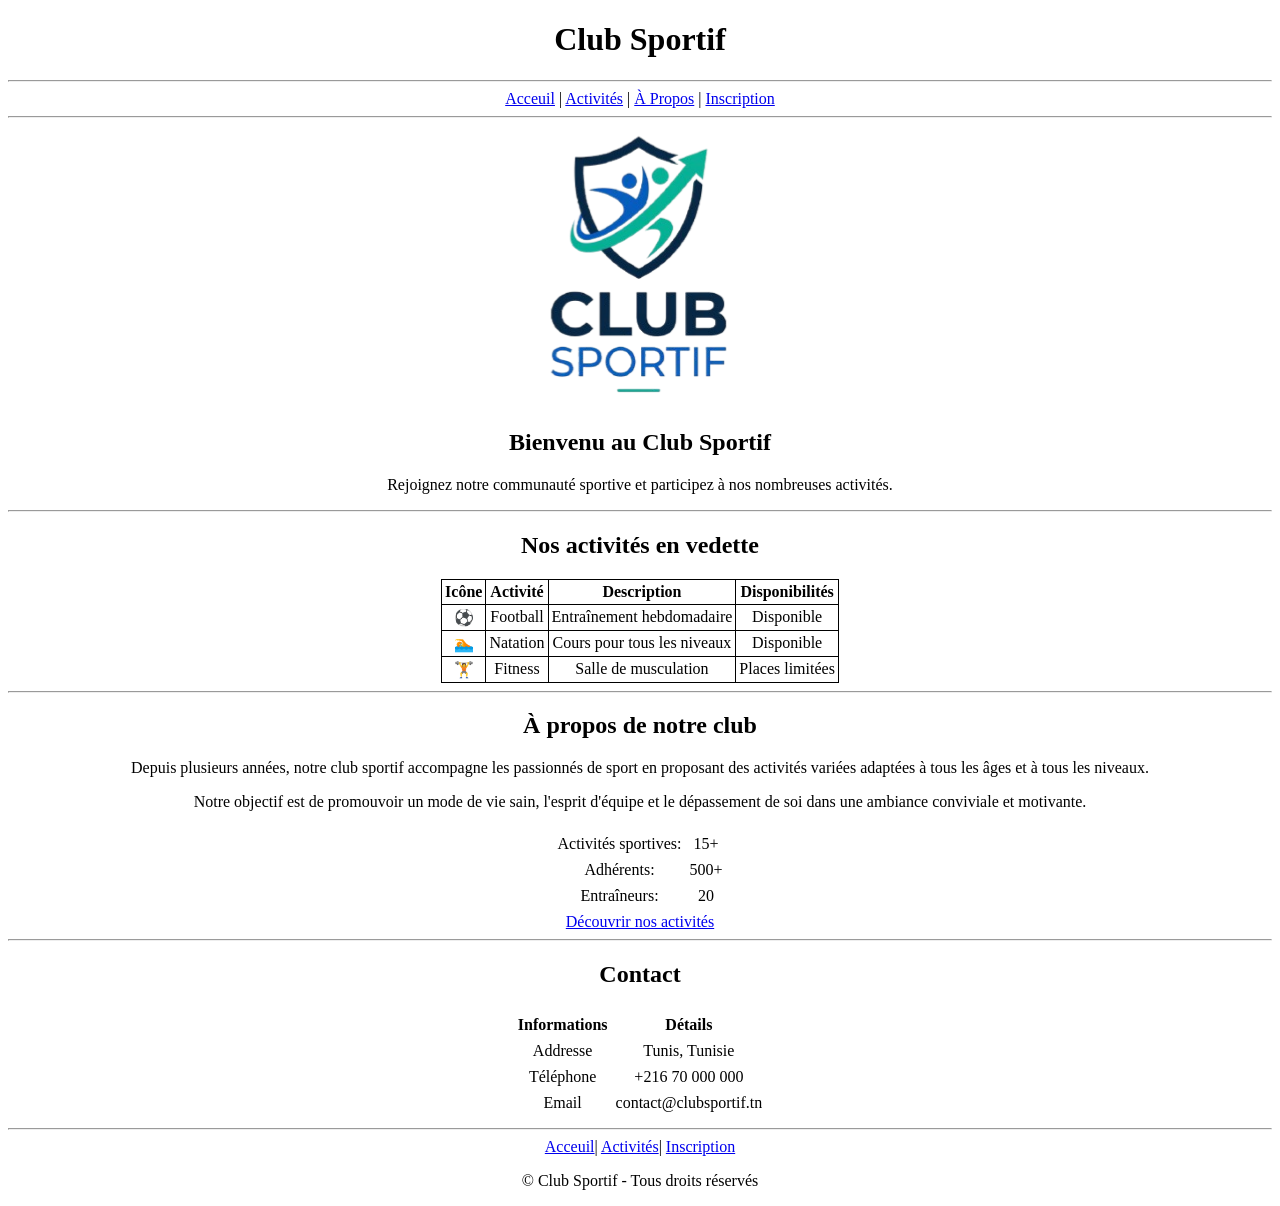
==== FrontOffice/index.html @ b785a412 "set an id for the body element" ====
<!DOCTYPE html>
<html lang="en">

<head>
    <meta charset="UTF-8">
    <meta name="viewport" content="width=device-width, initial-scale=1.0">
    <title>Acceuil</title>
    <link rel="stylesheet" href="../assets/css/style.css">
</head>

<body id="homepage-body">
    <header>
        <h1>Club Sportif</h1>
        <hr>
        <nav>
            <a href="#">Acceuil</a> |
            <a href="#">Activités</a> |
            <a href="#">À Propos</a> |
            <a href="#">Inscription</a>
        </nav>
        <hr>
        <img src="../assets/img/logo.png" alt="club logo">
    </header>

    <main>

        <h2>Bienvenu au Club Sportif</h2>
        <p>Rejoignez notre communauté sportive et participez à nos nombreuses activités.</p>
        <hr>
        <h2>Nos activités en vedette</h2>
        <table class="act-table">
            <tr>
                <th>Icône</th>
                <th>Activité</th>
                <th>Description</th>
                <th>Disponibilités</th>
            </tr>

            <tr>
                <td>&#9917</td>
                <td>Football</td>
                <td>Entraînement hebdomadaire</td>
                <td>Disponible</td>
            </tr>

            <tr>
                <td>&#127946</td>
                <td>Natation</td>
                <td>Cours pour tous les niveaux</td>
                <td>Disponible</td>
            </tr>

            <tr>
                <td>&#127947</td>
                <td>Fitness</td>
                <td>Salle de musculation</td>
                <td>Places limitées</td>
            </tr>
        </table>
        <hr>
        <h2>À propos de notre club</h2>
        <p>Depuis plusieurs années, notre club sportif accompagne les passionnés de sport en proposant des activités
            variées adaptées à tous les âges et à tous les niveaux.</p>
        <p>Notre objectif est de promouvoir un mode de vie sain, l'esprit d'équipe et le dépassement de soi dans une
            ambiance conviviale et motivante.</p>

        <table>
            <tr>
                <td>Activités sportives:</td>
                <td>15+</td>
            </tr>
            <tr>
                <td>Adhérents:</td>
                <td>500+</td>
            </tr>
            <tr>
                <td>Entraîneurs:</td>
                <td>20</td>
            </tr>
        </table>

        <a href="#">Découvrir nos activités</a>
        <hr>

        <h2>Contact</h2>
        <table>
            <tr>
                <th>Informations</th>
                <th>Détails</th>
            </tr>
            <tr>
                <td>Addresse</td>
                <td>Tunis, Tunisie</td>
            </tr>
            <tr>
                <td>Téléphone</td>
                <td>+216 70 000 000</td>
            </tr>
            <tr>
                <td>Email</td>
                <td>contact@clubsportif.tn</td>
            </tr>
        </table>
        <hr>
    </main>

    <footer>
        <a href="#">Acceuil</a>|
        <a href="#">Activités</a>|
        <a href="#">Inscription</a>
        <p>© Club Sportif - Tous droits réservés</p>
    </footer>
</body>

</html>
---- assets/css/style.css ----
body{
    text-align: center;
}
table, th, td{
    margin: auto;
    padding: 3px;
}

.act-table, .act-table th, .act-table td{
    border: 1px solid black;
    border-collapse: collapse;
}
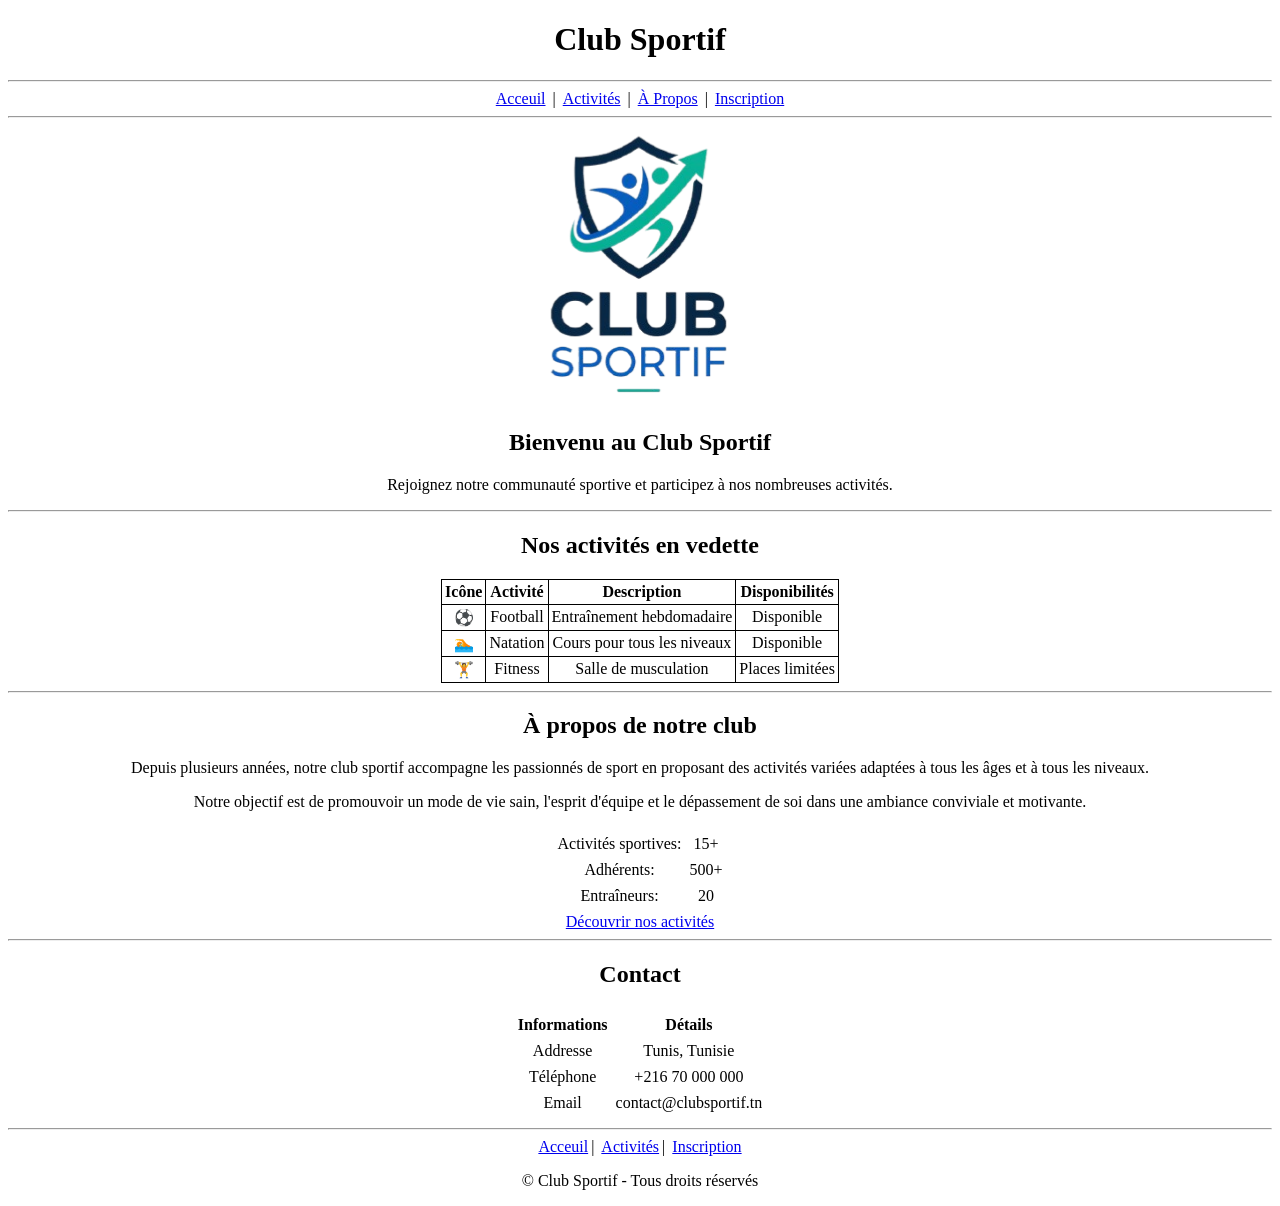
==== commit d9432b5d: "Update HTML language attribute to French Changed the language attribute from 'en' to 'fr' in the HTM" ====
--- a/FrontOffice/index.html
+++ b/FrontOffice/index.html
@@ -1,5 +1,5 @@
 <!DOCTYPE html>
-<html lang="en">
+<html lang="fr">
 
 <head>
     <meta charset="UTF-8">
@@ -112,4 +112,4 @@
     </footer>
 </body>
 
-</html>+</html>
--- a/assets/css/style.css
+++ b/assets/css/style.css
@@ -1,4 +1,4 @@
-body{
+#homepage-body{
     text-align: center;
 }
 table, th, td{
@@ -9,4 +9,31 @@
 .act-table, .act-table th, .act-table td{
     border: 1px solid black;
     border-collapse: collapse;
-}+}
+a{
+    margin-left: 3px;
+    margin-right: 3px;
+}
+
+#act-form, #adh-form{
+    display: inline-block;
+}
+
+#act-form-btns, #adh-form-btns{
+    text-align: center;
+    margin: 10px;
+}
+
+#act-form label, #adh-form label{
+    display: inline-block;
+    width: 120px;
+}
+#act-form input, #adh-form input{
+    margin-bottom: 5px;
+}
+
+#act-form textarea{
+    vertical-align: middle;
+
+}
+
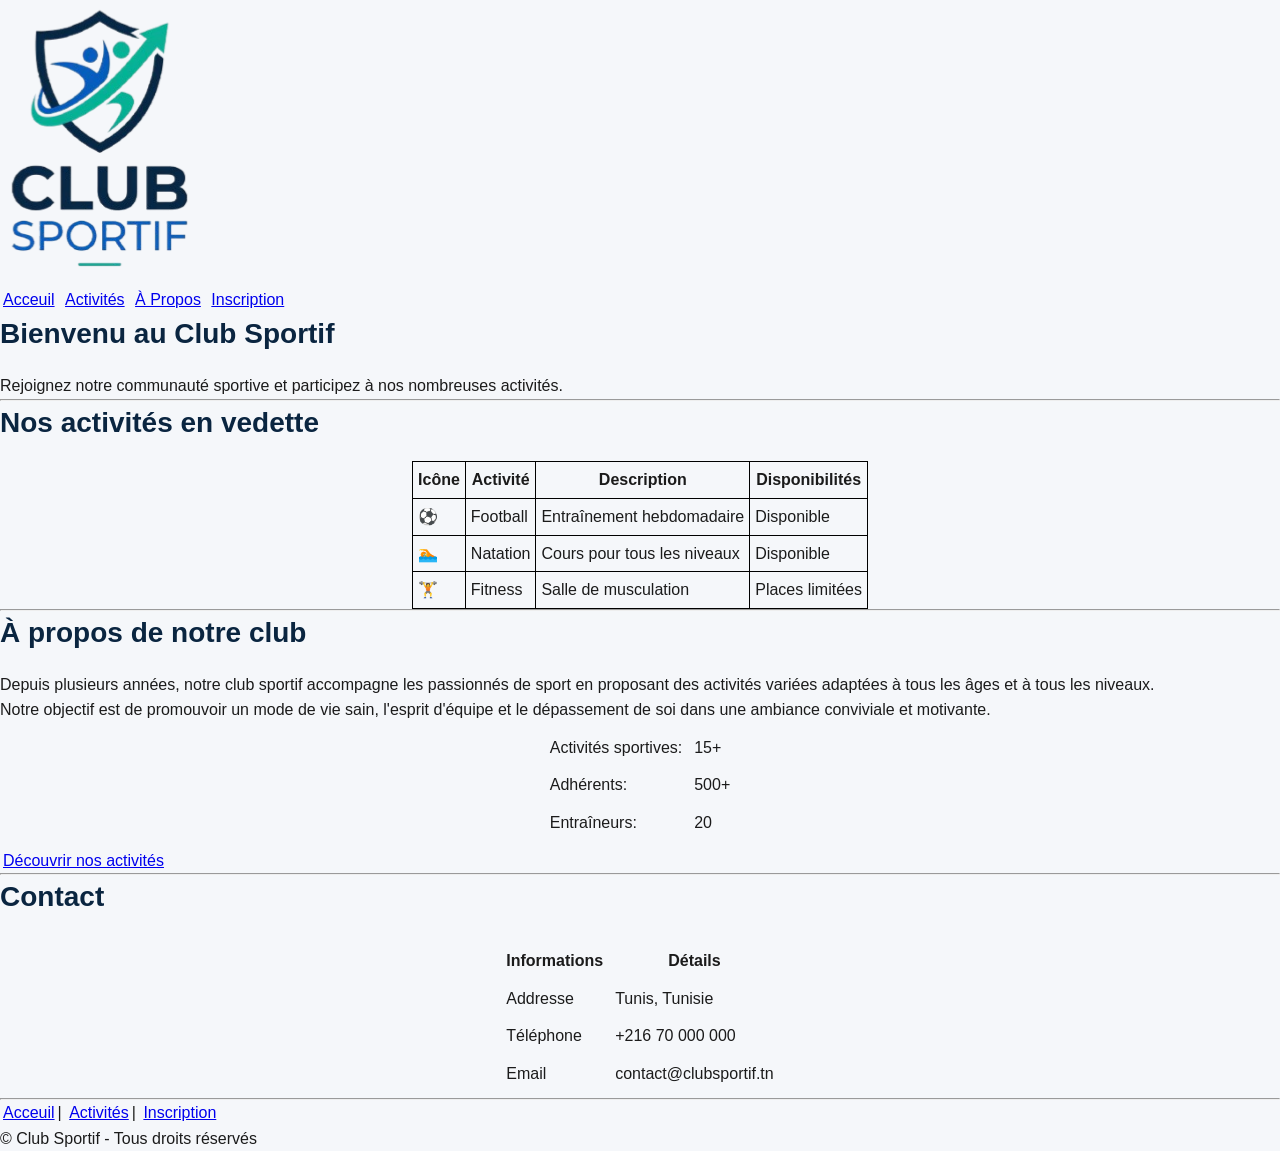
==== commit c80de9e7: "change frontOffice html files headers" ====
--- a/FrontOffice/index.html
+++ b/FrontOffice/index.html
@@ -10,16 +10,17 @@
 
 <body id="homepage-body">
     <header>
-        <h1>Club Sportif</h1>
-        <hr>
+
         <nav>
-            <a href="#">Acceuil</a> |
-            <a href="#">Activités</a> |
-            <a href="#">À Propos</a> |
-            <a href="#">Inscription</a>
+            <img src="../assets/img/logo.png" alt="club logo">
+            <div>
+                <a href="#">Acceuil</a>
+                <a href="#">Activités</a>
+                <a href="#">À Propos</a>
+                <a href="#">Inscription</a>
+            </div>
+
         </nav>
-        <hr>
-        <img src="../assets/img/logo.png" alt="club logo">
     </header>
 
     <main>
@@ -112,4 +113,4 @@
     </footer>
 </body>
 
-</html>
+</html>
--- a/assets/css/style.css
+++ b/assets/css/style.css
@@ -1,39 +1,127 @@
-#homepage-body{
-    text-align: center;
-}
-table, th, td{
-    margin: auto;
-    padding: 3px;
+:root {
+  --color-primary: #0b5ed7;
+  --color-primary-dark: #094db8;
+  --color-navy: #0a2540;
+  --color-accent: #00c2a2;
+  --color-bg: #f5f7fa;
+  --color-white: #ffffff;
+  --color-text: #1b1b1b;
+  --color-muted: #6c757d;
+  --color-border: #ced4da;
+  --radius-card: 12px;
+  --radius-input: 8px;
+  --shadow-card: 0 4px 12px rgba(10, 37, 64, 0.08);
+  --font-heading: "Segoe UI", "Helvetica Neue", Arial, sans-serif;
+  --font-body: "Segoe UI", "Helvetica Neue", Arial, sans-serif;
 }
 
-.act-table, .act-table th, .act-table td{
-    border: 1px solid black;
-    border-collapse: collapse;
-}
-a{
-    margin-left: 3px;
-    margin-right: 3px;
+* {
+  box-sizing: border-box;
+  margin: 0;
+  padding: 0;
 }
 
-#act-form, #adh-form{
-    display: inline-block;
+
+body {
+  font-family: var(--font-body);
+  font-size: 16px;
+  line-height: 1.6;
+  color: var(--color-text);
+  background: var(--color-bg);
 }
 
-#act-form-btns, #adh-form-btns{
-    text-align: center;
-    margin: 10px;
+  
+h1,
+h2,
+h3 {
+  font-family: var(--font-heading);
+  color: var(--color-navy);
+}
+  
+h1 {
+  font-size: 2.5rem;
+  font-weight: 700;
+  line-height: 1.2;
+  margin-bottom: 1rem;
 }
 
-#act-form label, #adh-form label{
-    display: inline-block;
-    width: 120px;
+
+h2 {
+  font-size: 1.75rem;
+  font-weight: 700;
+  margin-bottom: 1rem;
 }
-#act-form input, #adh-form input{
-    margin-bottom: 5px;
+h3 {
+  font-size: 1.25rem;
+  font-weight: 600;
+  margin-bottom: 0.5rem;
+}
+.muted {
+  color: var(--color-muted);
+  font-size: 0.875rem;
+}
+.container {
+  max-width: 1140px;
+  margin: 0 auto;
+  padding: 0 1.5rem;
 }
 
-#act-form textarea{
-    vertical-align: middle;
 
+
+
+table,
+th,
+td {
+  margin: auto;
+  padding: 5px;
 }
 
+a {
+  margin-left: 3px;
+  margin-right: 3px;
+}
+
+#act-form,
+#adh-form,
+#inscri-adh,
+.act-detail-del-form,
+.adh-detail-del-form {
+  display: inline-block;
+}
+
+#act-form-btns,
+#adh-form-btns,
+#inscri-adh-btns {
+  text-align: center;
+  margin: 10px;
+}
+
+#act-form label,
+#adh-form label,
+#inscri-adh label {
+  display: inline-block;
+  width: 120px;
+}
+#act-form input,
+#adh-form input,
+#inscri-adh input,
+#inscri-adh select {
+  margin-bottom: 5px;
+}
+
+#act-form textarea {
+  vertical-align: middle;
+}
+
+#act-table-bo th,
+#act-table-bo td,
+#act-table-bo,
+#adh-table-list,
+#adh-table-list th,
+#adh-table-list td,
+.act-table,
+.act-table th,
+.act-table td {
+  border: 1px solid black;
+  border-collapse: collapse;
+}
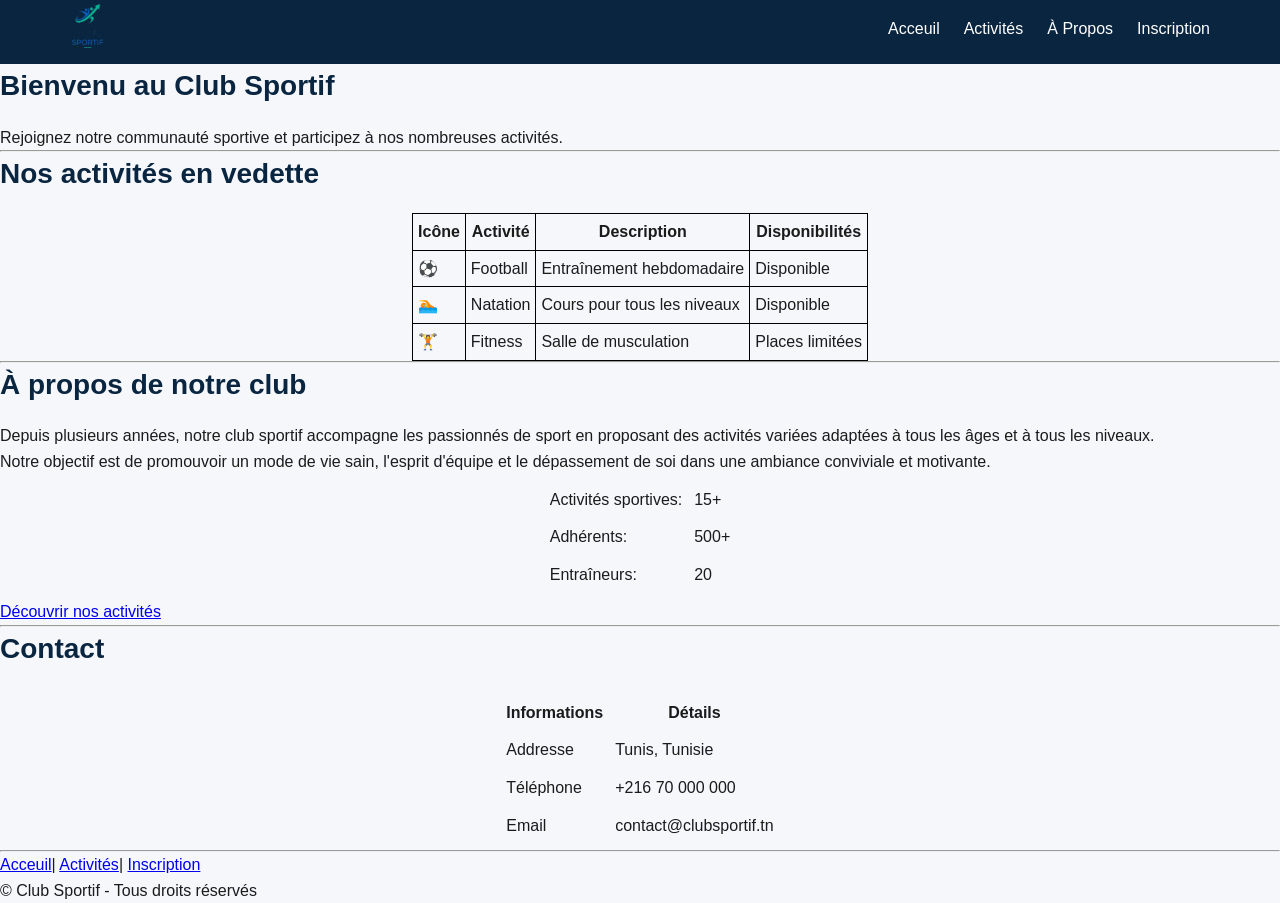
==== commit 816be9a3: "change navbar of frontOffice html pages" ====
--- a/FrontOffice/index.html
+++ b/FrontOffice/index.html
@@ -11,15 +11,17 @@
 <body id="homepage-body">
     <header>
 
-        <nav>
-            <img src="../assets/img/logo.png" alt="club logo">
-            <div>
-                <a href="#">Acceuil</a>
-                <a href="#">Activités</a>
-                <a href="#">À Propos</a>
-                <a href="#">Inscription</a>
+        <nav class="navbar">
+            <div class="navbar-inner">
+                <a href="#"><img src="../assets/img/logo.png" alt="club logo"></a>
+
+                <div class="navbar-links">
+                    <a href="#">Acceuil</a>
+                    <a href="#">Activités</a>
+                    <a href="#">À Propos</a>
+                    <a href="#">Inscription</a>
+                </div>
             </div>
-
         </nav>
     </header>
 
--- a/assets/css/style.css
+++ b/assets/css/style.css
@@ -1,116 +1,147 @@
 :root {
-  --color-primary: #0b5ed7;
-  --color-primary-dark: #094db8;
-  --color-navy: #0a2540;
-  --color-accent: #00c2a2;
-  --color-bg: #f5f7fa;
-  --color-white: #ffffff;
-  --color-text: #1b1b1b;
-  --color-muted: #6c757d;
-  --color-border: #ced4da;
-  --radius-card: 12px;
-  --radius-input: 8px;
-  --shadow-card: 0 4px 12px rgba(10, 37, 64, 0.08);
-  --font-heading: "Segoe UI", "Helvetica Neue", Arial, sans-serif;
-  --font-body: "Segoe UI", "Helvetica Neue", Arial, sans-serif;
+    --color-primary: #0b5ed7;
+    --color-primary-dark: #094db8;
+    --color-navy: #0a2540;
+    --color-accent: #00c2a2;
+    --color-bg: #f5f7fa;
+    --color-white: #ffffff;
+    --color-text: #1b1b1b;
+    --color-muted: #6c757d;
+    --color-border: #ced4da;
+    --radius-card: 12px;
+    --radius-input: 8px;
+    --shadow-card: 0 4px 12px rgba(10, 37, 64, 0.08);
+    --font-heading: "Segoe UI", "Helvetica Neue", Arial, sans-serif;
+    --font-body: "Segoe UI", "Helvetica Neue", Arial, sans-serif;
 }
 
 * {
-  box-sizing: border-box;
-  margin: 0;
-  padding: 0;
+    box-sizing: border-box;
+    margin: 0;
+    padding: 0;
 }
 
 
 body {
-  font-family: var(--font-body);
-  font-size: 16px;
-  line-height: 1.6;
-  color: var(--color-text);
-  background: var(--color-bg);
+    font-family: var(--font-body);
+    font-size: 16px;
+    line-height: 1.6;
+    color: var(--color-text);
+    background: var(--color-bg);
 }
 
-  
+
 h1,
 h2,
 h3 {
-  font-family: var(--font-heading);
-  color: var(--color-navy);
+    font-family: var(--font-heading);
+    color: var(--color-navy);
 }
-  
+
 h1 {
-  font-size: 2.5rem;
-  font-weight: 700;
-  line-height: 1.2;
-  margin-bottom: 1rem;
+    font-size: 2.5rem;
+    font-weight: 700;
+    line-height: 1.2;
+    margin-bottom: 1rem;
 }
 
 
 h2 {
-  font-size: 1.75rem;
-  font-weight: 700;
-  margin-bottom: 1rem;
+    font-size: 1.75rem;
+    font-weight: 700;
+    margin-bottom: 1rem;
 }
+
 h3 {
-  font-size: 1.25rem;
-  font-weight: 600;
-  margin-bottom: 0.5rem;
+    font-size: 1.25rem;
+    font-weight: 600;
+    margin-bottom: 0.5rem;
 }
+
 .muted {
-  color: var(--color-muted);
-  font-size: 0.875rem;
+    color: var(--color-muted);
+    font-size: 0.875rem;
 }
+
 .container {
-  max-width: 1140px;
-  margin: 0 auto;
-  padding: 0 1.5rem;
+    max-width: 1140px;
+    margin: 0 auto;
+    padding: 0 1.5rem;
 }
 
 
 
+.navbar {
+    background-color: var(--color-navy);
+    height: 64px;
+}
+
+.navbar a {
+    color: white;
+    text-decoration: none;
+    font-weight: 500;
+}
+
+.navbar a:hover {
+    color: var(--color-accent);
+}
+
+.navbar-inner {
+    display: flex;
+    justify-content: space-between;
+    align-items: center;
+    padding: 0 70px;
+}
+
+.navbar-links {
+    display: flex;
+    gap: 1.5rem;
+}
+
+.navbar img {
+    height: 50px;
+}
 
 table,
 th,
 td {
-  margin: auto;
-  padding: 5px;
+    margin: auto;
+    padding: 5px;
 }
 
-a {
-  margin-left: 3px;
-  margin-right: 3px;
-}
+
 
 #act-form,
 #adh-form,
 #inscri-adh,
 .act-detail-del-form,
 .adh-detail-del-form {
-  display: inline-block;
+    display: inline-block;
 }
 
 #act-form-btns,
 #adh-form-btns,
 #inscri-adh-btns {
-  text-align: center;
-  margin: 10px;
+    text-align: center;
+    margin: 10px;
 }
 
 #act-form label,
 #adh-form label,
 #inscri-adh label {
-  display: inline-block;
-  width: 120px;
+    display: inline-block;
+    width: 120px;
 }
+
 #act-form input,
 #adh-form input,
 #inscri-adh input,
 #inscri-adh select {
-  margin-bottom: 5px;
+    margin-bottom: 5px;
 }
 
 #act-form textarea {
-  vertical-align: middle;
+    vertical-align: middle;
 }
 
 #act-table-bo th,
@@ -122,6 +153,6 @@
 .act-table,
 .act-table th,
 .act-table td {
-  border: 1px solid black;
-  border-collapse: collapse;
-}
+    border: 1px solid black;
+    border-collapse: collapse;
+}
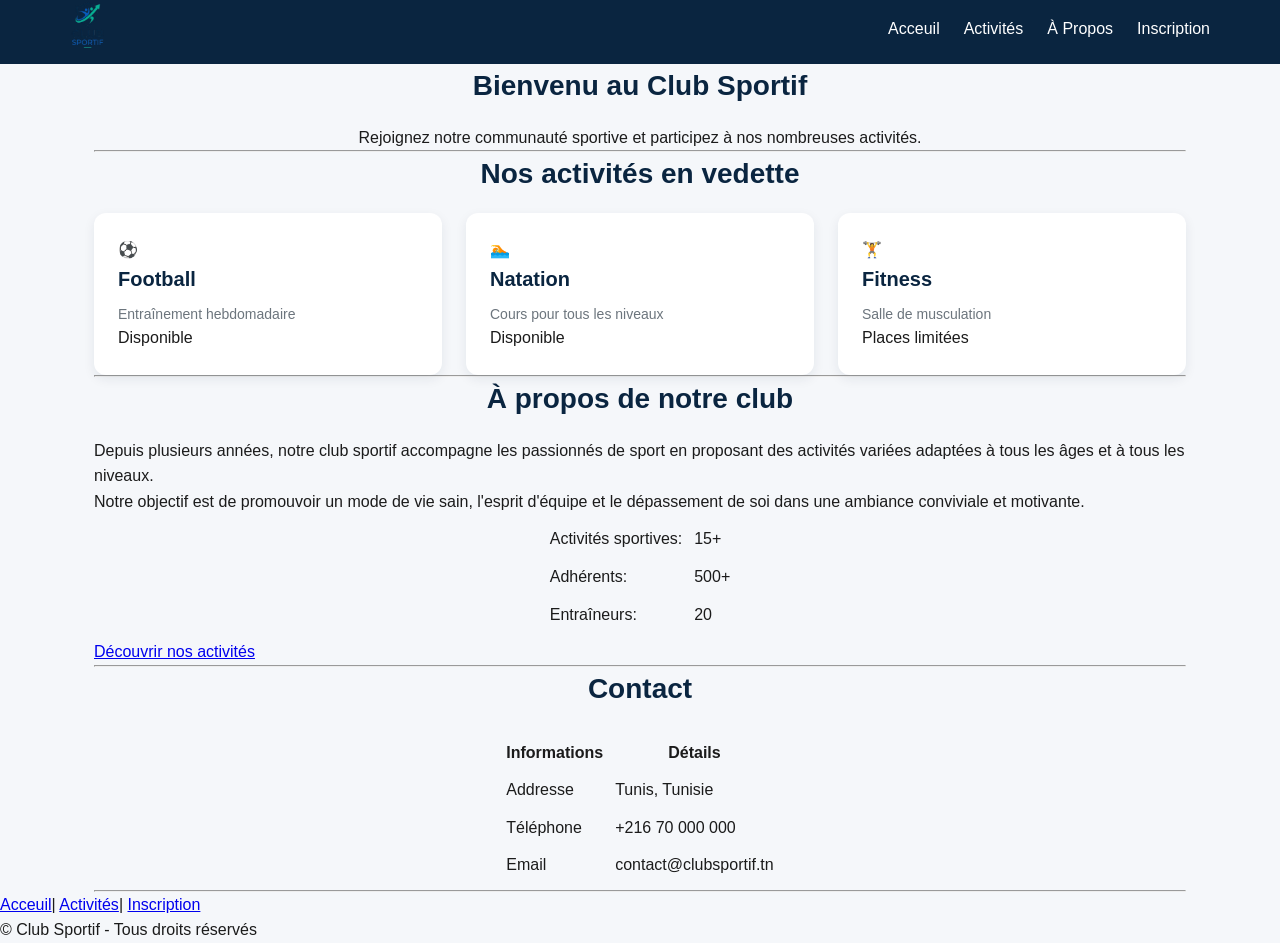
==== commit 32ef3f00: "add styling to activites cards" ====
--- a/FrontOffice/index.html
+++ b/FrontOffice/index.html
@@ -26,85 +26,83 @@
     </header>
 
     <main>
+        <div class="container">
+            <h2>Bienvenu au Club Sportif</h2>
+            <p class="center-text">Rejoignez notre communauté sportive et participez à nos nombreuses activités.</p>
+            <hr>
+            <h2>Nos activités en vedette</h2>
 
-        <h2>Bienvenu au Club Sportif</h2>
-        <p>Rejoignez notre communauté sportive et participez à nos nombreuses activités.</p>
-        <hr>
-        <h2>Nos activités en vedette</h2>
-        <table class="act-table">
-            <tr>
-                <th>Icône</th>
-                <th>Activité</th>
-                <th>Description</th>
-                <th>Disponibilités</th>
-            </tr>
 
-            <tr>
-                <td>&#9917</td>
-                <td>Football</td>
-                <td>Entraînement hebdomadaire</td>
-                <td>Disponible</td>
-            </tr>
+            <div class="grid-cards act-list">
+                <div class="act-card">
+                    <p class="icon">&#9917</p>
+                    <h3>Football</h3>
+                    <p class="muted">Entraînement hebdomadaire</td>
+                    <p>Disponible</p>
+                </div>
 
-            <tr>
-                <td>&#127946</td>
-                <td>Natation</td>
-                <td>Cours pour tous les niveaux</td>
-                <td>Disponible</td>
-            </tr>
+                <div class="act-card">
+                    <p class="icon">&#127946</p>
+                    <h3>Natation</h3>
+                    <p class="muted">Cours pour tous les niveaux</p>
+                    <p>Disponible</p>
+                </div class="act-card">
 
-            <tr>
-                <td>&#127947</td>
-                <td>Fitness</td>
-                <td>Salle de musculation</td>
-                <td>Places limitées</td>
-            </tr>
-        </table>
-        <hr>
-        <h2>À propos de notre club</h2>
-        <p>Depuis plusieurs années, notre club sportif accompagne les passionnés de sport en proposant des activités
-            variées adaptées à tous les âges et à tous les niveaux.</p>
-        <p>Notre objectif est de promouvoir un mode de vie sain, l'esprit d'équipe et le dépassement de soi dans une
-            ambiance conviviale et motivante.</p>
+                <div class="act-card">
+                    <p class="icon">&#127947</p>
+                    <h3>Fitness</h3>
+                    <p class="muted">Salle de musculation</p>
+                    <p>Places limitées</p>
+                </div>
+            </div>
 
-        <table>
-            <tr>
-                <td>Activités sportives:</td>
-                <td>15+</td>
-            </tr>
-            <tr>
-                <td>Adhérents:</td>
-                <td>500+</td>
-            </tr>
-            <tr>
-                <td>Entraîneurs:</td>
-                <td>20</td>
-            </tr>
-        </table>
 
-        <a href="#">Découvrir nos activités</a>
-        <hr>
+            <hr>
+            <h2>À propos de notre club</h2>
+            <p>Depuis plusieurs années, notre club sportif accompagne les passionnés de sport en proposant des activités
+                variées adaptées à tous les âges et à tous les niveaux.</p>
+            <p>Notre objectif est de promouvoir un mode de vie sain, l'esprit d'équipe et le dépassement de soi dans une
+                ambiance conviviale et motivante.</p>
 
-        <h2>Contact</h2>
-        <table>
-            <tr>
-                <th>Informations</th>
-                <th>Détails</th>
-            </tr>
-            <tr>
-                <td>Addresse</td>
-                <td>Tunis, Tunisie</td>
-            </tr>
-            <tr>
-                <td>Téléphone</td>
-                <td>+216 70 000 000</td>
-            </tr>
-            <tr>
-                <td>Email</td>
-                <td>contact@clubsportif.tn</td>
-            </tr>
-        </table>
-        <hr>
+            <table>
+                <tr>
+                    <td>Activités sportives:</td>
+                    <td>15+</td>
+                </tr>
+                <tr>
+                    <td>Adhérents:</td>
+                    <td>500+</td>
+                </tr>
+                <tr>
+                    <td>Entraîneurs:</td>
+                    <td>20</td>
+                </tr>
+            </table>
+
+            <a href="#">Découvrir nos activités</a>
+            <hr>
+
+            <h2>Contact</h2>
+            <table>
+                <tr>
+                    <th>Informations</th>
+                    <th>Détails</th>
+                </tr>
+                <tr>
+                    <td>Addresse</td>
+                    <td>Tunis, Tunisie</td>
+                </tr>
+                <tr>
+                    <td>Téléphone</td>
+                    <td>+216 70 000 000</td>
+                </tr>
+                <tr>
+                    <td>Email</td>
+                    <td>contact@clubsportif.tn</td>
+                </tr>
+            </table>
+            <hr>
+        </div>
     </main>
 
     <footer>
--- a/assets/css/style.css
+++ b/assets/css/style.css
@@ -1,147 +1,187 @@
 :root {
-    --color-primary: #0b5ed7;
-    --color-primary-dark: #094db8;
-    --color-navy: #0a2540;
-    --color-accent: #00c2a2;
-    --color-bg: #f5f7fa;
-    --color-white: #ffffff;
-    --color-text: #1b1b1b;
-    --color-muted: #6c757d;
-    --color-border: #ced4da;
-    --radius-card: 12px;
-    --radius-input: 8px;
-    --shadow-card: 0 4px 12px rgba(10, 37, 64, 0.08);
-    --font-heading: "Segoe UI", "Helvetica Neue", Arial, sans-serif;
-    --font-body: "Segoe UI", "Helvetica Neue", Arial, sans-serif;
+  --color-primary: #0b5ed7;
+  --color-primary-dark: #094db8;
+  --color-navy: #0a2540;
+  --color-accent: #00c2a2;
+  --color-bg: #f5f7fa;
+  --color-white: #ffffff;
+  --color-text: #1b1b1b;
+  --color-muted: #6c757d;
+  --color-border: #ced4da;
+  --radius-card: 12px;
+  --radius-input: 8px;
+  --shadow-card: 0 4px 12px rgba(10, 37, 64, 0.08);
+  --font-heading: "Segoe UI", "Helvetica Neue", Arial, sans-serif;
+  --font-body: "Segoe UI", "Helvetica Neue", Arial, sans-serif;
 }
 
 * {
-    box-sizing: border-box;
-    margin: 0;
-    padding: 0;
+  box-sizing: border-box;
+  margin: 0;
+  padding: 0;
 }
 
-
 body {
-    font-family: var(--font-body);
-    font-size: 16px;
-    line-height: 1.6;
-    color: var(--color-text);
-    background: var(--color-bg);
+  font-family: var(--font-body);
+  font-size: 16px;
+  line-height: 1.6;
+  color: var(--color-text);
+  background: var(--color-bg);
 }
-
 
 h1,
 h2,
 h3 {
-    font-family: var(--font-heading);
-    color: var(--color-navy);
+  font-family: var(--font-heading);
+  color: var(--color-navy);
 }
 
 h1 {
-    font-size: 2.5rem;
-    font-weight: 700;
-    line-height: 1.2;
-    margin-bottom: 1rem;
+  font-size: 2.5rem;
+  font-weight: 700;
+  line-height: 1.2;
+  margin-bottom: 1rem;
 }
 
-
 h2 {
-    font-size: 1.75rem;
-    font-weight: 700;
-    margin-bottom: 1rem;
+  font-size: 1.75rem;
+  font-weight: 700;
+  margin-bottom: 1rem;
+  text-align: center;
 }
 
 h3 {
-    font-size: 1.25rem;
-    font-weight: 600;
-    margin-bottom: 0.5rem;
+  font-size: 1.25rem;
+  font-weight: 600;
+  margin-bottom: 0.5rem;
 }
 
 .muted {
-    color: var(--color-muted);
-    font-size: 0.875rem;
+  color: var(--color-muted);
+  font-size: 0.875rem;
 }
 
 .container {
-    max-width: 1140px;
-    margin: 0 auto;
-    padding: 0 1.5rem;
+  max-width: 1140px;
+  margin: 0 auto;
+  padding: 0 1.5rem;
 }
 
-
-
 .navbar {
-    background-color: var(--color-navy);
-    height: 64px;
+  background-color: var(--color-navy);
+  height: 64px;
 }
 
 .navbar a {
-    color: white;
-    text-decoration: none;
-    font-weight: 500;
+  color: white;
+  text-decoration: none;
+  font-weight: 500;
+  transition: color 0.2s ease;
 }
 
 .navbar a:hover {
-    color: var(--color-accent);
+  color: var(--color-accent);
 }
 
 .navbar-inner {
-    display: flex;
-    justify-content: space-between;
-    align-items: center;
-    padding: 0 70px;
+  display: flex;
+  justify-content: space-between;
+  align-items: center;
+  padding: 0 70px;
 }
 
 .navbar-links {
-    display: flex;
-    gap: 1.5rem;
+  display: flex;
+  gap: 1.5rem;
 }
 
 .navbar img {
-    height: 50px;
+  height: 50px;
+}
+.grid-cards {
+  display: grid;
+  grid-template-columns: repeat(auto-fill, minmax(300px, 1fr));
+  gap: 1.5rem;
+}
+
+#act-list-grid {
+  display: grid;
+  grid-template-columns: repeat(auto-fill, minmax(500px, 1fr));
+  gap: 15px;
+}
+
+.act-card,
+.act-list-card {
+  background-color: var(--color-white);
+  border-radius: var(--radius-card);
+  box-shadow: var(--shadow-card);
+  padding: 1.5rem;
+  transition: color 0.2s ease, box-shadow 0.2s ease;
+}
+
+.act-list-card {
+  display: flex;
+  flex-direction: column;
+  gap: 10px;
+}
+
+.act-card:hover,
+.act-list-card:hover {
+  transform: translateY(-4px);
+  box-shadow: 0 8px 20px rgba(10, 37, 64, 0.12);
+}
+
+.icon {
+  display: inline-block;
+  transition: transform 0.25s ease;
+}
+.icon:hover {
+  transform: scale(1.15) rotate(-6deg);
+  transition: transform 0.25s ease;
+}
+
+.center-text {
+  text-align: center;
 }
 
 table,
 th,
 td {
-    margin: auto;
-    padding: 5px;
+  margin: auto;
+  padding: 5px;
 }
-
-
 
 #act-form,
 #adh-form,
 #inscri-adh,
 .act-detail-del-form,
 .adh-detail-del-form {
-    display: inline-block;
+  display: inline-block;
 }
 
 #act-form-btns,
 #adh-form-btns,
 #inscri-adh-btns {
-    text-align: center;
-    margin: 10px;
+  text-align: center;
+  margin: 10px;
 }
 
 #act-form label,
 #adh-form label,
 #inscri-adh label {
-    display: inline-block;
-    width: 120px;
+  display: inline-block;
+  width: 120px;
 }
 
 #act-form input,
 #adh-form input,
 #inscri-adh input,
 #inscri-adh select {
-    margin-bottom: 5px;
+  margin-bottom: 5px;
 }
 
 #act-form textarea {
-    vertical-align: middle;
+  vertical-align: middle;
 }
 
 #act-table-bo th,
@@ -153,6 +193,6 @@
 .act-table,
 .act-table th,
 .act-table td {
-    border: 1px solid black;
-    border-collapse: collapse;
-}+  border: 1px solid black;
+  border-collapse: collapse;
+}
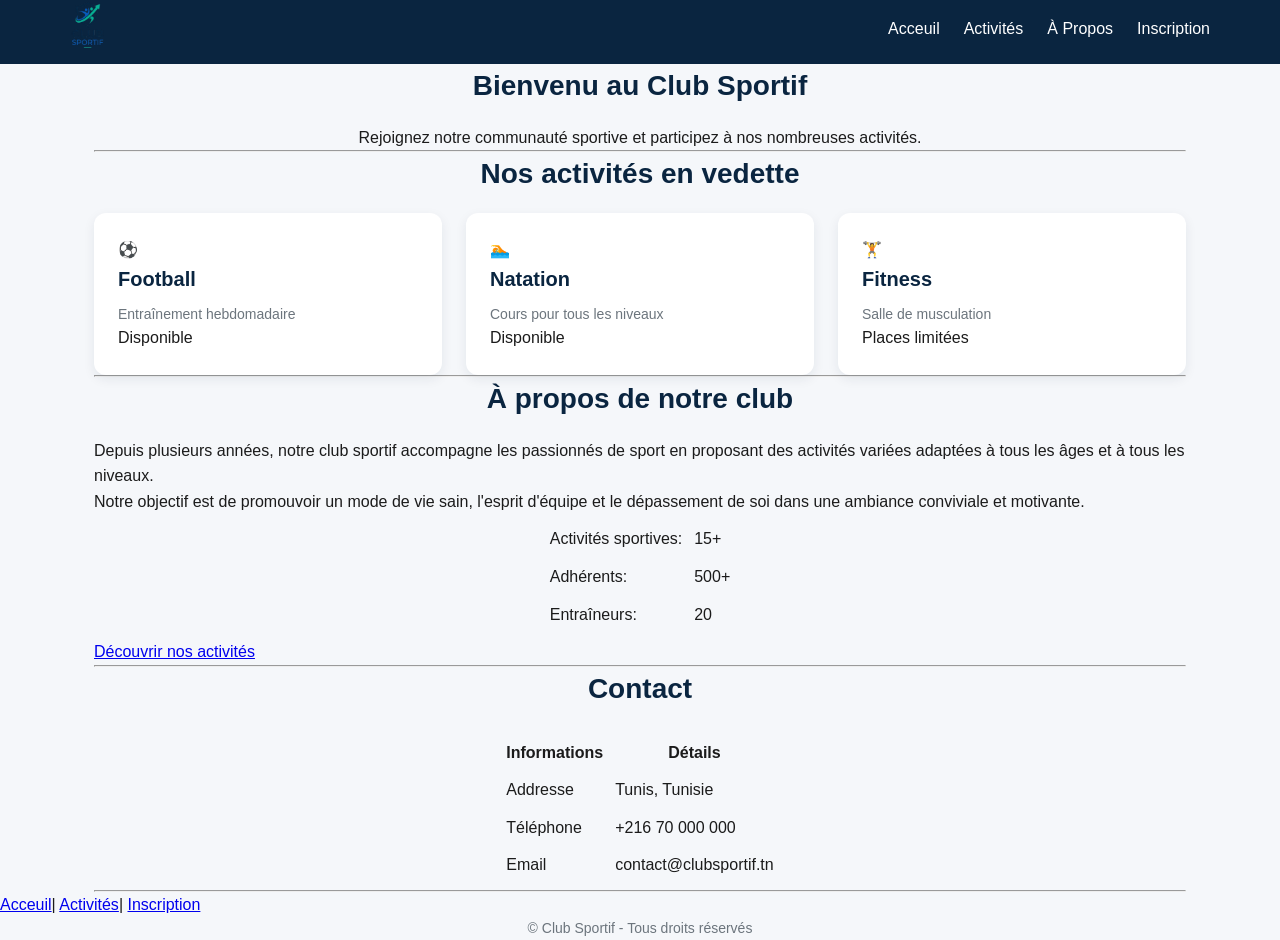
==== commit 3c20d838: "add styling to copyright message in the footer" ====
--- a/FrontOffice/index.html
+++ b/FrontOffice/index.html
@@ -109,7 +109,7 @@
         <a href="#">Acceuil</a>|
         <a href="#">Activités</a>|
         <a href="#">Inscription</a>
-        <p>© Club Sportif - Tous droits réservés</p>
+        <p class="center-text muted">© Club Sportif - Tous droits réservés</p>
     </footer>
 </body>
 
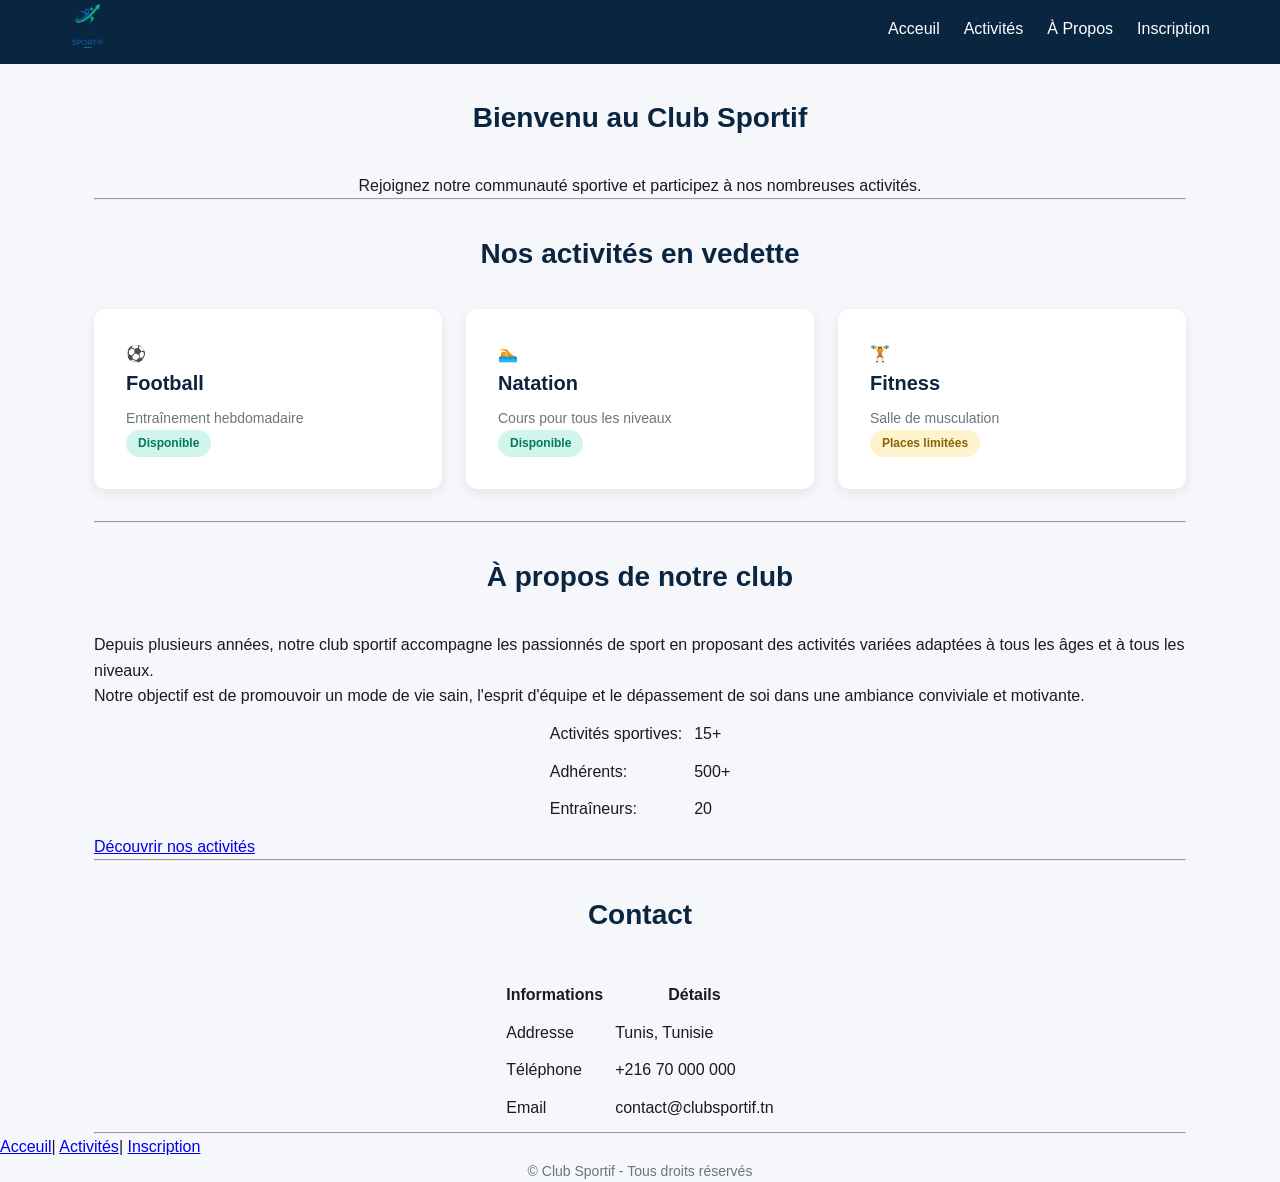
==== commit 1a4cb5a5: "add badges styling" ====
--- a/FrontOffice/index.html
+++ b/FrontOffice/index.html
@@ -38,21 +38,21 @@
                     <p class="icon">&#9917</p>
                     <h3>Football</h3>
                     <p class="muted">Entraînement hebdomadaire</td>
-                    <p>Disponible</p>
+                    <p class="badge badge-paye">Disponible</p>
                 </div>
 
                 <div class="act-card">
                     <p class="icon">&#127946</p>
                     <h3>Natation</h3>
                     <p class="muted">Cours pour tous les niveaux</p>
-                    <p>Disponible</p>
+                    <p class="badge badge-paye">Disponible</p>
                 </div class="act-card">
 
                 <div class="act-card">
                     <p class="icon">&#127947</p>
                     <h3>Fitness</h3>
                     <p class="muted">Salle de musculation</p>
-                    <p>Places limitées</p>
+                    <p class="badge badge-attente">Places limitées</p>
                 </div>
             </div>
 
--- a/assets/css/style.css
+++ b/assets/css/style.css
@@ -46,7 +46,8 @@
 h2 {
   font-size: 1.75rem;
   font-weight: 700;
-  margin-bottom: 1rem;
+  margin-bottom: 2rem;
+  margin-top: 2rem;
   text-align: center;
 }
 
@@ -102,12 +103,14 @@
   display: grid;
   grid-template-columns: repeat(auto-fill, minmax(300px, 1fr));
   gap: 1.5rem;
+  margin-bottom: 2rem;
 }
 
 #act-list-grid {
   display: grid;
   grid-template-columns: repeat(auto-fill, minmax(500px, 1fr));
   gap: 15px;
+  margin-bottom: 2rem;
 }
 
 .act-card,
@@ -115,7 +118,7 @@
   background-color: var(--color-white);
   border-radius: var(--radius-card);
   box-shadow: var(--shadow-card);
-  padding: 1.5rem;
+  padding: 2rem;
   transition: color 0.2s ease, box-shadow 0.2s ease;
 }
 
@@ -131,10 +134,13 @@
   box-shadow: 0 8px 20px rgba(10, 37, 64, 0.12);
 }
 
+
 .icon {
   display: inline-block;
   transition: transform 0.25s ease;
-}
+  align-self: flex-start;
+}
+
 .icon:hover {
   transform: scale(1.15) rotate(-6deg);
   transition: transform 0.25s ease;
@@ -143,6 +149,25 @@
 .center-text {
   text-align: center;
 }
+
+.badge{
+  display: inline-block;
+  border-radius: 999px;
+  padding: 0.25rem 0.75rem;
+  font-size: 0.75rem;
+  font-weight: 600;
+}
+
+.badge-paye{
+  background:#D1F5EA; 
+  color:#04785C; 
+}
+
+.badge-attente{
+  background:#FFF3CD; 
+  color:#856404; 
+}
+
 
 table,
 th,
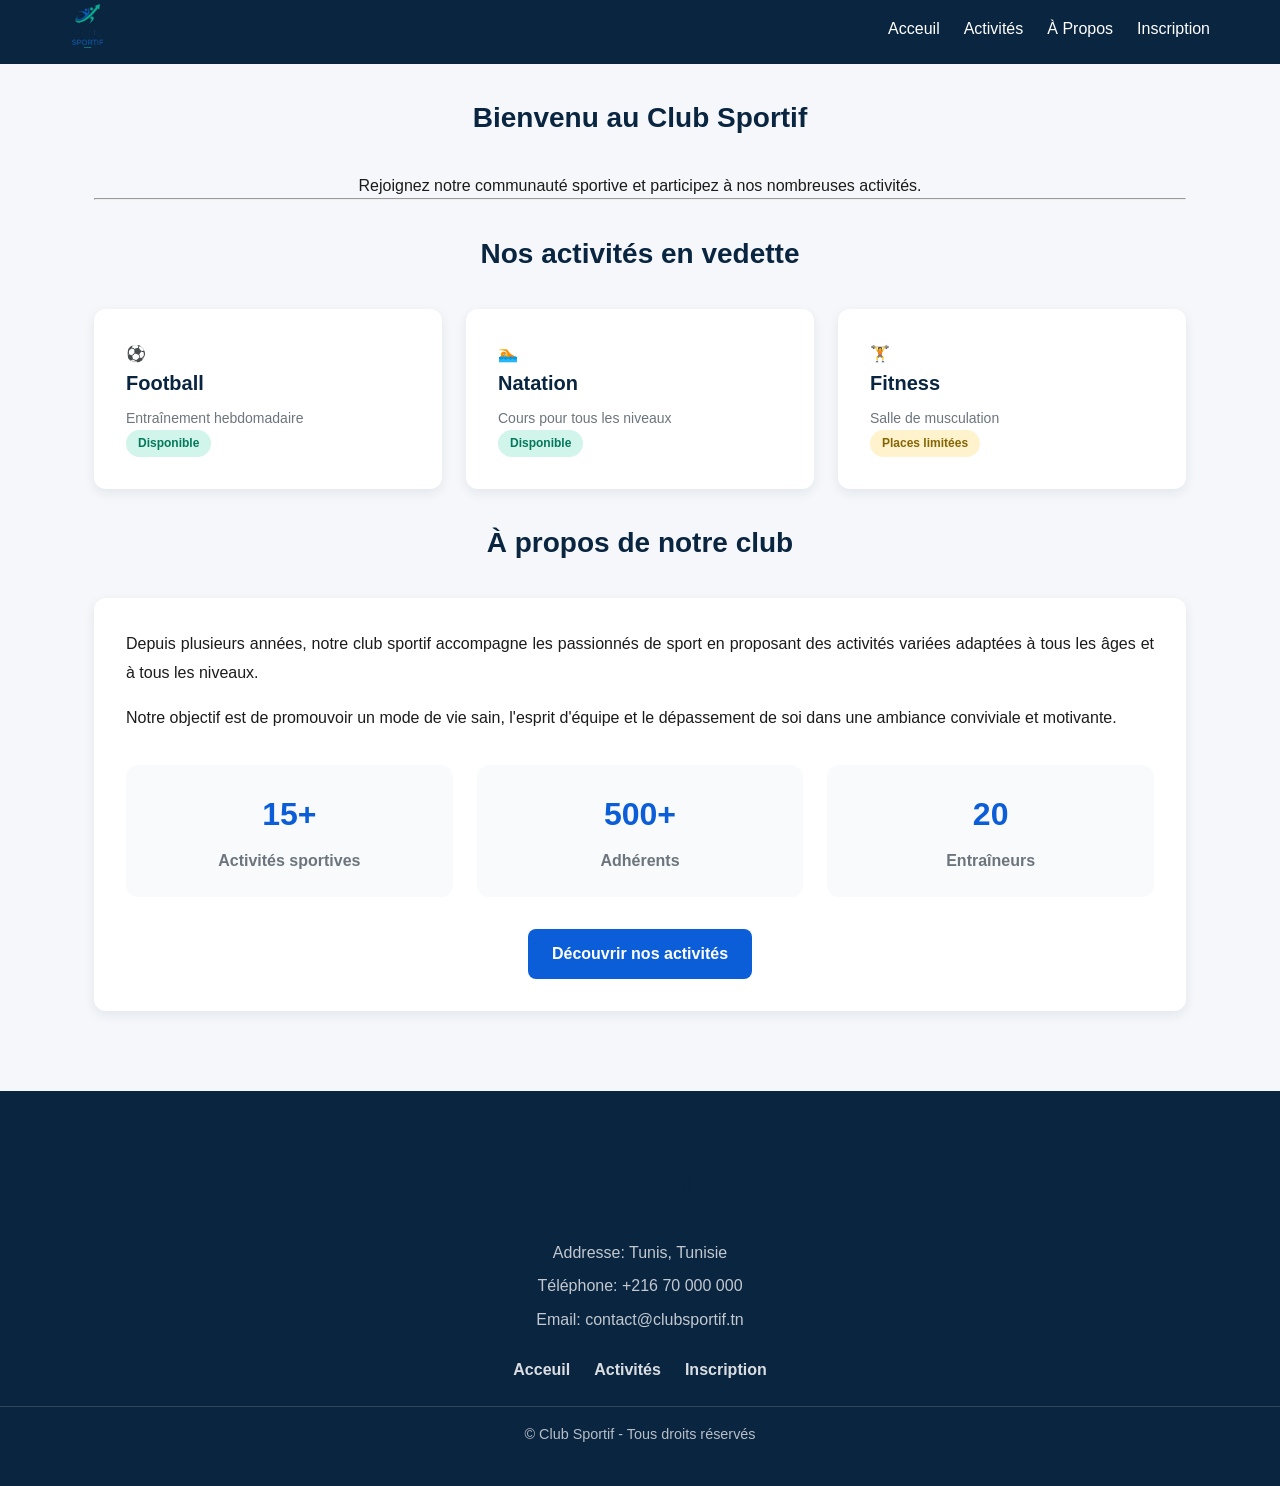
==== commit 05040b74: "add css styling to about section and footer of index page" ====
--- a/FrontOffice/index.html
+++ b/FrontOffice/index.html
@@ -57,59 +57,70 @@
             </div>
 
 
-            <hr>
             <h2>À propos de notre club</h2>
-            <p>Depuis plusieurs années, notre club sportif accompagne les passionnés de sport en proposant des activités
-                variées adaptées à tous les âges et à tous les niveaux.</p>
-            <p>Notre objectif est de promouvoir un mode de vie sain, l'esprit d'équipe et le dépassement de soi dans une
-                ambiance conviviale et motivante.</p>
+            <div class="about-card about">
+                <p class="about-text">Depuis plusieurs années, notre club sportif accompagne les passionnés de sport en
+                    proposant des
+                    activités
+                    variées adaptées à tous les âges et à tous les niveaux.</p>
+                <p class="about-text">Notre objectif est de promouvoir un mode de vie sain, l'esprit d'équipe et le
+                    dépassement de soi dans
+                    une
+                    ambiance conviviale et motivante.</p>
 
-            <table>
-                <tr>
-                    <td>Activités sportives:</td>
-                    <td>15+</td>
-                </tr>
-                <tr>
-                    <td>Adhérents:</td>
-                    <td>500+</td>
-                </tr>
-                <tr>
-                    <td>Entraîneurs:</td>
-                    <td>20</td>
-                </tr>
-            </table>
+                <div class="about-stats">
+                    <div class="stat-card">
+                        <p class="stat-number">15+</p>
+                        <p class="stat-label">Activités sportives</p>
+                    </div>
+                    <div class="stat-card">
+                        <p class="stat-number">500+</p>
+                        <p class="stat-label">Adhérents</p>
+                    </div>
+                    <div class="stat-card">
+                        <p class="stat-number">20</p>
+                        <p class="stat-label">Entraîneurs</p>
+                    </div>
+                </div>
+                <div class="about-action">
+                    <a class="btn btn-primary about-btn" href="#">Découvrir nos activités</a>
+                </div>
 
-            <a href="#">Découvrir nos activités</a>
-            <hr>
+            </div>
 
-            <h2>Contact</h2>
-            <table>
-                <tr>
-                    <th>Informations</th>
-                    <th>Détails</th>
-                </tr>
-                <tr>
-                    <td>Addresse</td>
-                    <td>Tunis, Tunisie</td>
-                </tr>
-                <tr>
-                    <td>Téléphone</td>
-                    <td>+216 70 000 000</td>
-                </tr>
-                <tr>
-                    <td>Email</td>
-                    <td>contact@clubsportif.tn</td>
-                </tr>
-            </table>
-            <hr>
         </div>
     </main>
 
     <footer>
-        <a href="#">Acceuil</a>|
-        <a href="#">Activités</a>|
-        <a href="#">Inscription</a>
-        <p class="center-text muted">© Club Sportif - Tous droits réservés</p>
+        <div class="footer-container">
+            <h2>Contact</h2>
+            <div class="footer-contact">
+
+                <div>
+                    <p>Addresse: Tunis, Tunisie</p>
+                </div>
+                <div>
+                    <p>Téléphone: +216 70 000 000</p>
+                </div>
+                <div>
+                    <p>Email: contact@clubsportif.tn</p>
+                </div>
+            </div>
+            <div>
+
+            </div>
+            <div class="footer-links">
+                <a href="#">Acceuil</a>
+                <a href="#">Activités</a>
+                <a href="#">Inscription</a>
+            </div>
+
+            <p class="footer-bottom">© Club Sportif - Tous droits réservés</p>
+
+        </div>
+
+
+
     </footer>
 </body>
 
--- a/assets/css/style.css
+++ b/assets/css/style.css
@@ -168,56 +168,205 @@
   color:#856404; 
 }
 
-
-table,
-th,
+.table-cell-badge{
+  margin-top: auto;
+  margin-bottom: auto;
+}
+
+.btn{
+  display: inline-block;
+  border: none;
+  border-radius: 8px;
+  padding: 0.75rem 1.5rem;
+  font-family: var(--font-body);
+  font-weight: 600;
+  font-size: 1rem;
+  cursor: pointer;
+  text-decoration: none;
+  text-align: center;
+}
+
+.btn-primary{
+  background: var(--color-primary);
+  color: #fff;
+}
+
+.btn-primary:hover{
+  background: var(--color-primary-dark);
+}
+
+.btn-secondary{
+  background: transparent;
+  border: 2px solid var(--color-primary);
+  color: var(--color-primary);
+}
+
+.about-btn{
+  margin-left: auto;
+  margin-right: auto;
+}
+
+.form-btn-div{
+  display: flex;
+  justify-content: center;
+} 
+
+.save-btn
+
+form{
+  display: inline-block;
+  max-width: 800px;
+  margin-left: auto;
+  margin-right: auto;
+}
+.form-container {
+  display: flex;
+  justify-content: center;
+}
+
+
+.form-card label{
+  display: block;
+  font-weight: 600;
+  color: var(--color-navy);
+  margin-bottom: 0.5rem;
+}
+
+.form-card input, .form-card select, .form-card textarea{
+  width: 100%;
+  border: 1px solid var(--color-border);
+  border-radius: var(--radius-card);
+  padding: 0.75rem;
+  font-size: 1rem;
+  font-family: var(--font-body);
+  margin-bottom: 1.25rem;
+}
+
+.form-card input:hover, .form-card select:hover, .form-card textarea:hover {
+  outline: none;
+  border-color: var(--color-primary);
+  box-shadow: 0 0 0 3px rgba(11,94,215,0.15);
+}
+
+.form-btn-div button, .form-btn-div a{ 
+  margin: 0px 5px 5px 5px;
+}
+
+.table-liste, .table-inscrits {
+  width: 100%;
+  border-collapse: collapse;
+
+}
+
+th {
+  background: var(--color-navy);
+  color: #fff;
+  text-align: left;
+  padding: 0.75rem 1rem;
+}
+
 td {
-  margin: auto;
-  padding: 5px;
-}
-
-#act-form,
-#adh-form,
-#inscri-adh,
-.act-detail-del-form,
-.adh-detail-del-form {
-  display: inline-block;
-}
-
-#act-form-btns,
-#adh-form-btns,
-#inscri-adh-btns {
-  text-align: center;
-  margin: 10px;
-}
-
-#act-form label,
-#adh-form label,
-#inscri-adh label {
-  display: inline-block;
-  width: 120px;
-}
-
-#act-form input,
-#adh-form input,
-#inscri-adh input,
-#inscri-adh select {
-  margin-bottom: 5px;
-}
-
-#act-form textarea {
-  vertical-align: middle;
-}
-
-#act-table-bo th,
-#act-table-bo td,
-#act-table-bo,
-#adh-table-list,
-#adh-table-list th,
-#adh-table-list td,
-.act-table,
-.act-table th,
-.act-table td {
-  border: 1px solid black;
-  border-collapse: collapse;
-}
+  padding: 0.75rem 1rem;
+  border-bottom: 1px solid #E9ECEF;
+}
+
+tr:hover td { 
+  background:#F1F5FB; 
+} 
+
+.about{
+  padding: 4rem 0;
+}
+
+.about-card{
+  background: var(--color-white);
+  border-radius: var(--radius-card);
+  box-shadow: var(--shadow-card);
+  padding: 2rem;
+}
+
+.about-text{
+  color: var(--color-text);
+  line-height: 1.8;
+  text-align: justify;
+  margin-bottom: 1rem;
+}
+
+.about-stats{
+  display: grid;
+  grid-template-columns: repeat(3, 1fr);
+  gap: 1.5rem;
+  margin: 2rem 0;
+}
+
+.stat-card{
+  background: #F8FAFC;
+  border-radius: var(--radius-card);
+  padding: 1.5rem;
+  text-align: center;
+}
+
+.stat-number{
+  color: var(--color-primary);
+  font-size: 2rem;
+  margin-bottom: 0.5rem;
+  font-weight: 600;
+}
+
+.stat-label{
+  color: var(--color-muted);
+  font-weight: 600;
+}
+
+.about-action{
+  text-align: center;
+}
+
+footer{
+  background-color: var(--color-navy);
+  color: var(--color-white);
+  margin-top: 5rem;
+  padding: 2.5rem 0;
+}
+
+.footer-container{
+  text-align: center;
+}
+
+.footer-links{
+  display: flex;
+  justify-content: center;
+  gap: 1.5rem;
+  margin-bottom: 1.5rem; 
+
+}
+
+.footer-links a {
+  color:  rgba(255,255,255,0.85);
+  text-decoration: none;
+  font-weight: 600;
+  transition: color 0.2s ease;
+}
+
+.footer-links a:hover{
+  color: var(--color-accent);
+}
+
+.footer-contact{
+  margin-bottom: 1.5rem;
+  color:  rgba(255,255,255,0.75);
+}
+
+.footer-contact p{
+  margin-bottom: 0.5rem;
+}
+
+.footer-bottom{
+  border-top: 1px solid rgba(255,255,255,0.15);
+  padding-top: 1rem;
+  color: rgba(255,255,255,0.7); 
+  font-size: 0.9rem;
+}
+
+
+
